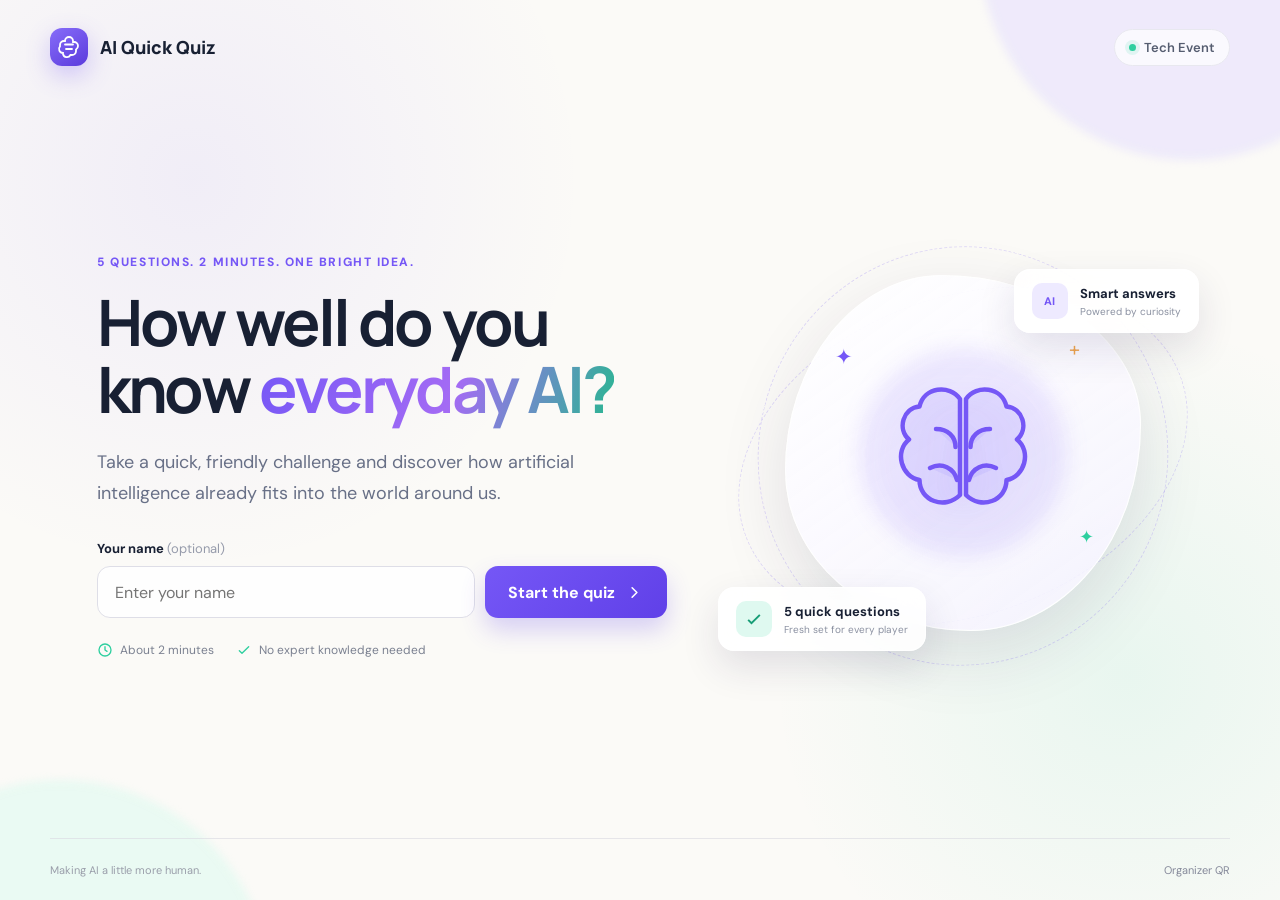
==== index.html @ 6c4b6293 "Publish AI quick quiz" ====
<!DOCTYPE html>
<html lang="en">
<head>
  <meta charset="UTF-8">
  <meta name="viewport" content="width=device-width, initial-scale=1.0">
  <meta name="theme-color" content="#111827">
  <title>AI Quick Quiz</title>
  <link rel="preconnect" href="https://fonts.googleapis.com">
  <link rel="preconnect" href="https://fonts.gstatic.com" crossorigin>
  <link href="https://fonts.googleapis.com/css2?family=DM+Sans:wght@400;500;600;700&family=Manrope:wght@600;700;800&display=swap" rel="stylesheet">
  <link rel="stylesheet" href="styles.css">
</head>
<body>
  <div class="ambient ambient-one"></div>
  <div class="ambient ambient-two"></div>

  <main class="app-shell">
    <header class="topbar">
      <a class="brand" href="index.html" aria-label="AI Quick Quiz home">
        <span class="brand-mark" aria-hidden="true">
          <svg viewBox="0 0 24 24"><path d="M12 2a4 4 0 0 1 4 4v1h1a4 4 0 0 1 4 4 4 4 0 0 1-2 3.46V16a4 4 0 0 1-4 4h-1.54A4 4 0 0 1 6 19v-1a4 4 0 0 1-3-6.65V10a4 4 0 0 1 4-4h1a4 4 0 0 1 4-4Z"/><path d="M8 9.5h8M9 14h6"/></svg>
        </span>
        <span>AI Quick Quiz</span>
      </a>
      <span class="event-badge"><span class="live-dot"></span> Tech Event</span>
    </header>

    <section id="welcome-screen" class="screen welcome-screen active">
      <div class="welcome-copy">
        <p class="eyebrow">5 questions. 2 minutes. One bright idea.</p>
        <h1>How well do you know <span>everyday AI?</span></h1>
        <p class="lead">Take a quick, friendly challenge and discover how artificial intelligence already fits into the world around us.</p>

        <form id="start-form" class="start-form">
          <label for="participant-name">Your name <span>(optional)</span></label>
          <div class="input-row">
            <input id="participant-name" type="text" maxlength="40" autocomplete="name" placeholder="Enter your name">
            <button class="primary-button" type="submit">
              Start the quiz
              <svg viewBox="0 0 24 24" aria-hidden="true"><path d="m9 18 6-6-6-6"/></svg>
            </button>
          </div>
        </form>

        <div class="quiz-facts">
          <span>
            <svg viewBox="0 0 24 24"><circle cx="12" cy="12" r="9"/><path d="M12 7v5l3 2"/></svg>
            About 2 minutes
          </span>
          <span>
            <svg viewBox="0 0 24 24"><path d="m5 13 4 4L19 7"/></svg>
            No expert knowledge needed
          </span>
        </div>
      </div>

      <div class="hero-visual" aria-hidden="true">
        <div class="orbit orbit-one"></div>
        <div class="orbit orbit-two"></div>
        <div class="float-card card-top">
          <span class="mini-icon purple">AI</span>
          <div><strong>Smart answers</strong><small>Powered by curiosity</small></div>
        </div>
        <div class="brain-card">
          <div class="brain-glow"></div>
          <svg class="brain-icon" viewBox="0 0 120 120">
            <path d="M58 24c-7-10-24-8-27 5-11 1-15 15-7 22-10 8-5 25 7 27 0 14 17 20 27 10V24Z"/>
            <path d="M62 24c7-10 24-8 27 5 11 1 15 15 7 22 10 8 5 25-7 27 0 14-17 20-27 10V24Z"/>
            <path d="M42 44c8 0 13 5 13 12M78 44c-8 0-13 5-13 12M38 70c8-4 16 0 18 8M82 70c-8-4-16 0-18 8"/>
          </svg>
          <span class="spark spark-one">✦</span>
          <span class="spark spark-two">✦</span>
          <span class="spark spark-three">+</span>
        </div>
        <div class="float-card card-bottom">
          <span class="mini-icon green">
            <svg viewBox="0 0 24 24"><path d="m5 13 4 4L19 7"/></svg>
          </span>
          <div><strong>5 quick questions</strong><small>Fresh set for every player</small></div>
        </div>
      </div>
    </section>

    <section id="quiz-screen" class="screen quiz-screen">
      <div class="quiz-header">
        <div>
          <p id="question-counter" class="eyebrow">Question 1 of 5</p>
          <div class="progress-track"><span id="progress-bar"></span></div>
        </div>
        <span id="score-chip" class="score-chip">Score: 0</span>
      </div>

      <article class="question-card">
        <div id="question-icon" class="question-icon">AI</div>
        <h2 id="question-text"></h2>
        <div id="answer-list" class="answer-list"></div>
        <div id="feedback" class="feedback" role="status" aria-live="polite"></div>
        <button id="next-button" class="primary-button next-button" type="button">
          Next question
          <svg viewBox="0 0 24 24" aria-hidden="true"><path d="m9 18 6-6-6-6"/></svg>
        </button>
      </article>
    </section>

    <section id="result-screen" class="screen result-screen">
      <div class="result-card">
        <div id="result-ring" class="result-ring">
          <span id="result-score">0/5</span>
        </div>
        <p class="eyebrow">Quiz complete</p>
        <h2 id="result-title">Nicely done!</h2>
        <p id="result-message"></p>
        <div class="result-stats">
          <div><strong id="correct-total">0</strong><span>Correct</span></div>
          <div><strong id="time-total">0:00</strong><span>Time</span></div>
          <div><strong>5</strong><span>Questions</span></div>
        </div>
        <button id="restart-button" class="primary-button" type="button">
          Try another set
          <svg viewBox="0 0 24 24" aria-hidden="true"><path d="M20 11a8 8 0 1 0-2.3 5.7M20 4v7h-7"/></svg>
        </button>
      </div>
    </section>

    <footer>
      <span>Making AI a little more human.</span>
      <a href="qr.html">Organizer QR</a>
    </footer>
  </main>

  <script src="app.js"></script>
</body>
</html>
---- styles.css ----
:root {
  --ink: #182033;
  --muted: #687087;
  --purple: #7557f6;
  --purple-dark: #6040e8;
  --mint: #2ecf9f;
  --cream: #fbfaf7;
  --white: #fff;
  --line: #e8e8ef;
  --shadow: 0 24px 70px rgba(42, 35, 86, 0.12);
}

* { box-sizing: border-box; }

html { min-height: 100%; }

body {
  margin: 0;
  min-height: 100vh;
  overflow-x: hidden;
  color: var(--ink);
  background:
    radial-gradient(circle at 15% 20%, rgba(117, 87, 246, 0.08), transparent 30%),
    radial-gradient(circle at 88% 75%, rgba(46, 207, 159, 0.09), transparent 27%),
    var(--cream);
  font-family: "DM Sans", sans-serif;
}

button, input { font: inherit; }
button { cursor: pointer; }

.ambient {
  position: fixed;
  z-index: -1;
  width: 420px;
  height: 420px;
  border-radius: 50%;
  filter: blur(4px);
  opacity: 0.45;
}

.ambient-one { top: -260px; right: -120px; background: #dfd8ff; }
.ambient-two { bottom: -300px; left: -150px; background: #d4faed; }

.app-shell {
  width: min(1180px, calc(100% - 48px));
  min-height: 100vh;
  margin: 0 auto;
  display: flex;
  flex-direction: column;
}

.topbar {
  height: 94px;
  display: flex;
  align-items: center;
  justify-content: space-between;
}

.brand {
  display: inline-flex;
  align-items: center;
  gap: 12px;
  color: var(--ink);
  text-decoration: none;
  font-family: "Manrope", sans-serif;
  font-weight: 800;
  font-size: 18px;
}

.brand-mark {
  width: 38px;
  height: 38px;
  display: grid;
  place-items: center;
  color: white;
  border-radius: 12px;
  background: linear-gradient(145deg, #876df9, #5b3bdc);
  box-shadow: 0 9px 24px rgba(117, 87, 246, 0.3);
}

.brand-mark svg { width: 24px; fill: none; stroke: currentColor; stroke-width: 1.8; stroke-linecap: round; }

.event-badge {
  display: inline-flex;
  align-items: center;
  gap: 8px;
  padding: 9px 14px;
  border: 1px solid var(--line);
  border-radius: 999px;
  background: rgba(255,255,255,0.7);
  color: #555d70;
  font-size: 13px;
  font-weight: 600;
}

.live-dot { width: 7px; height: 7px; border-radius: 50%; background: var(--mint); box-shadow: 0 0 0 4px rgba(46,207,159,.13); }

.screen { display: none; flex: 1; animation: screen-in .45s ease both; }
.screen.active { display: flex; }

@keyframes screen-in {
  from { opacity: 0; transform: translateY(10px); }
  to { opacity: 1; transform: translateY(0); }
}

.welcome-screen {
  align-items: center;
  justify-content: space-between;
  gap: 70px;
  padding: 52px 4% 72px;
}

.welcome-copy { width: min(570px, 54%); }
.eyebrow {
  margin: 0 0 18px;
  color: var(--purple);
  font-size: 12px;
  font-weight: 800;
  letter-spacing: .13em;
  text-transform: uppercase;
}

h1, h2 { font-family: "Manrope", sans-serif; }

h1 {
  margin: 0;
  font-size: clamp(42px, 5vw, 68px);
  line-height: 1.06;
  letter-spacing: -.045em;
}

h1 span {
  color: transparent;
  background: linear-gradient(110deg, var(--purple), #a46bf4 55%, #25b98e);
  background-clip: text;
  -webkit-background-clip: text;
}

.lead {
  max-width: 540px;
  margin: 24px 0 32px;
  color: var(--muted);
  font-size: 18px;
  line-height: 1.7;
}

.start-form label {
  display: block;
  margin-bottom: 9px;
  font-size: 13px;
  font-weight: 700;
}

.start-form label span { color: #969bab; font-weight: 400; }
.input-row { display: flex; gap: 10px; }

input {
  min-width: 0;
  flex: 1;
  padding: 0 17px;
  border: 1px solid #dedee7;
  border-radius: 13px;
  outline: none;
  color: var(--ink);
  background: rgba(255,255,255,.8);
  transition: .2s ease;
}

input:focus { border-color: var(--purple); box-shadow: 0 0 0 4px rgba(117,87,246,.1); background: white; }

.primary-button {
  display: inline-flex;
  align-items: center;
  justify-content: center;
  gap: 10px;
  min-height: 52px;
  padding: 0 23px;
  border: 0;
  border-radius: 13px;
  color: white;
  background: linear-gradient(135deg, var(--purple), var(--purple-dark));
  box-shadow: 0 12px 25px rgba(96,64,232,.23);
  font-weight: 700;
  transition: transform .2s, box-shadow .2s;
}

.primary-button:hover { transform: translateY(-2px); box-shadow: 0 16px 30px rgba(96,64,232,.3); }
.primary-button svg { width: 19px; fill: none; stroke: currentColor; stroke-width: 2; stroke-linecap: round; stroke-linejoin: round; }

.quiz-facts { display: flex; flex-wrap: wrap; gap: 22px; margin-top: 24px; color: #7b8191; font-size: 12px; }
.quiz-facts span { display: inline-flex; align-items: center; gap: 7px; }
.quiz-facts svg { width: 16px; fill: none; stroke: var(--mint); stroke-width: 2; stroke-linecap: round; stroke-linejoin: round; }

.hero-visual { position: relative; width: 440px; height: 450px; flex: 0 0 440px; }
.brain-card {
  position: absolute;
  inset: 44px 42px 50px;
  display: grid;
  place-items: center;
  border: 1px solid rgba(255,255,255,.9);
  border-radius: 44% 56% 48% 52% / 55% 42% 58% 45%;
  background: linear-gradient(145deg, rgba(255,255,255,.96), rgba(245,242,255,.85));
  box-shadow: var(--shadow);
}

.brain-glow { position: absolute; width: 210px; height: 210px; border-radius: 50%; background: rgba(117,87,246,.12); filter: blur(10px); }
.brain-icon { position: relative; width: 180px; fill: rgba(117,87,246,.09); stroke: var(--purple); stroke-width: 3; stroke-linecap: round; stroke-linejoin: round; filter: drop-shadow(0 14px 18px rgba(117,87,246,.18)); }

.orbit { position: absolute; border: 1px dashed rgba(117,87,246,.2); border-radius: 50%; }
.orbit-one { inset: 15px; transform: rotate(14deg); }
.orbit-two { inset: 66px -12px; transform: rotate(-20deg); }

.float-card {
  position: absolute;
  z-index: 2;
  display: flex;
  align-items: center;
  gap: 12px;
  padding: 13px 17px;
  border: 1px solid rgba(255,255,255,.9);
  border-radius: 16px;
  background: rgba(255,255,255,.9);
  box-shadow: 0 16px 38px rgba(42,35,86,.12);
  backdrop-filter: blur(12px);
}

.float-card strong, .float-card small { display: block; }
.float-card strong { font-size: 13px; }
.float-card small { margin-top: 3px; color: #8a90a0; font-size: 10px; }
.card-top { top: 38px; right: -16px; animation: float 4s ease-in-out infinite; }
.card-bottom { bottom: 30px; left: -25px; animation: float 4.5s ease-in-out infinite reverse; }
@keyframes float { 50% { transform: translateY(-9px); } }

.mini-icon { width: 36px; height: 36px; display: grid; place-items: center; border-radius: 10px; font-size: 11px; font-weight: 800; }
.mini-icon.purple { color: var(--purple); background: #eeeaff; }
.mini-icon.green { color: #179d76; background: #dff9f0; }
.mini-icon svg { width: 20px; fill: none; stroke: currentColor; stroke-width: 2.3; }

.spark { position: absolute; color: var(--purple); }
.spark-one { top: 19%; left: 14%; font-size: 21px; }
.spark-two { right: 13%; bottom: 23%; color: var(--mint); font-size: 18px; }
.spark-three { right: 17%; top: 17%; color: #eea44d; font-size: 20px; }

.quiz-screen { width: min(760px, 100%); margin: 0 auto; padding: 42px 0 70px; flex-direction: column; }
.quiz-header { display: grid; grid-template-columns: 1fr auto; align-items: center; gap: 24px; margin-bottom: 24px; }
.quiz-header .eyebrow { margin-bottom: 10px; }
.progress-track { width: 100%; height: 7px; overflow: hidden; border-radius: 99px; background: #e9e7f0; }
.progress-track span { display: block; width: 20%; height: 100%; border-radius: inherit; background: linear-gradient(90deg, var(--purple), #9f79fa); transition: width .35s ease; }
.score-chip { padding: 9px 14px; border-radius: 999px; background: #eeeaff; color: var(--purple-dark); font-size: 13px; font-weight: 700; }

.question-card {
  padding: clamp(28px, 5vw, 48px);
  border: 1px solid rgba(255,255,255,.9);
  border-radius: 27px;
  background: rgba(255,255,255,.88);
  box-shadow: var(--shadow);
  backdrop-filter: blur(12px);
}

.question-icon { width: 48px; height: 48px; display: grid; place-items: center; margin-bottom: 22px; border-radius: 14px; color: var(--purple); background: #eeeaff; font-family: "Manrope"; font-size: 13px; font-weight: 800; }
.question-card h2 { margin: 0 0 28px; font-size: clamp(23px, 3.6vw, 32px); line-height: 1.3; letter-spacing: -.025em; }
.answer-list { display: grid; gap: 12px; }

.answer-button {
  width: 100%;
  display: flex;
  align-items: center;
  gap: 14px;
  padding: 15px 17px;
  border: 1px solid var(--line);
  border-radius: 14px;
  color: #464d60;
  background: #fff;
  text-align: left;
  transition: .2s ease;
}

.answer-button:hover:not(:disabled) { border-color: #bdb1fa; transform: translateX(3px); background: #faf9ff; }
.answer-letter { width: 31px; height: 31px; flex: 0 0 31px; display: grid; place-items: center; border-radius: 9px; background: #f1f1f5; font-weight: 700; font-size: 12px; }
.answer-button.correct { border-color: #69d7b6; color: #177c60; background: #edfbf7; }
.answer-button.correct .answer-letter { color: white; background: var(--mint); }
.answer-button.wrong { border-color: #f1a7a7; color: #a83f3f; background: #fff3f3; }
.answer-button.wrong .answer-letter { color: white; background: #e36e6e; }
.answer-button:disabled { cursor: default; }

.feedback { min-height: 0; margin-top: 0; color: var(--muted); font-size: 13px; line-height: 1.55; transition: .2s; }
.feedback.visible { min-height: 42px; margin-top: 18px; padding: 12px 14px; border-radius: 11px; background: #f6f5fa; }
.feedback strong { color: var(--ink); }
.next-button { display: none; margin: 20px 0 0 auto; }
.next-button.visible { display: flex; }

.result-screen { align-items: center; justify-content: center; padding: 35px 0 70px; }
.result-card { width: min(650px, 100%); padding: 45px; border: 1px solid white; border-radius: 28px; background: rgba(255,255,255,.9); box-shadow: var(--shadow); text-align: center; }
.result-ring { width: 132px; height: 132px; display: grid; place-items: center; margin: 0 auto 28px; border-radius: 50%; background: conic-gradient(var(--purple) 0%, #e8e6ef 0); position: relative; }
.result-ring::after { content: ""; position: absolute; inset: 10px; border-radius: 50%; background: white; }
.result-ring span { position: relative; z-index: 1; font-family: "Manrope"; font-size: 30px; font-weight: 800; }
.result-card .eyebrow { margin-bottom: 10px; }
.result-card h2 { margin: 0 0 10px; font-size: 35px; }
.result-card > p:not(.eyebrow) { margin: 0 auto; max-width: 470px; color: var(--muted); line-height: 1.65; }
.result-stats { display: grid; grid-template-columns: repeat(3, 1fr); margin: 32px 0; padding: 20px 0; border-top: 1px solid var(--line); border-bottom: 1px solid var(--line); }
.result-stats div + div { border-left: 1px solid var(--line); }
.result-stats strong, .result-stats span { display: block; }
.result-stats strong { font-family: "Manrope"; font-size: 22px; }
.result-stats span { margin-top: 3px; color: var(--muted); font-size: 11px; }

footer { min-height: 62px; display: flex; align-items: center; justify-content: space-between; border-top: 1px solid rgba(219,219,226,.65); color: #9a9eaa; font-size: 11px; }
footer a { color: #85899a; text-decoration: none; }
footer a:hover { color: var(--purple); }

.qr-layout { flex: 1; display: grid; grid-template-columns: 1fr 430px; align-items: center; gap: 70px; padding: 42px 6% 70px; }
.qr-copy h1 { font-size: clamp(40px, 5vw, 62px); }
.qr-card { padding: 30px; border: 1px solid white; border-radius: 26px; background: rgba(255,255,255,.92); box-shadow: var(--shadow); }
.qr-frame { aspect-ratio: 1; display: grid; place-items: center; padding: 20px; border-radius: 20px; background: #fff; border: 1px solid var(--line); }
.qr-frame img { width: 100%; height: 100%; object-fit: contain; }
.qr-form { margin-top: 24px; }
.qr-form input { width: 100%; height: 50px; }
.qr-actions { display: grid; grid-template-columns: 1fr 1fr; gap: 10px; margin-top: 10px; }
.secondary-button { min-height: 50px; padding: 0 17px; border: 1px solid var(--line); border-radius: 13px; color: var(--ink); background: white; font-weight: 700; }
.qr-note { margin-top: 13px; color: var(--muted); font-size: 11px; line-height: 1.5; }

@media (max-width: 900px) {
  .welcome-screen { padding-left: 0; padding-right: 0; gap: 25px; }
  .welcome-copy { width: 58%; }
  .hero-visual { width: 350px; height: 390px; flex-basis: 350px; }
  .brain-card { inset: 50px 30px; }
  .card-top { right: -8px; }
  .qr-layout { grid-template-columns: 1fr 350px; padding-left: 0; padding-right: 0; }
}

@media (max-width: 720px) {
  .app-shell { width: min(100% - 28px, 600px); }
  .topbar { height: 75px; }
  .event-badge { display: none; }
  .welcome-screen { flex-direction: column; padding-top: 30px; text-align: center; }
  .welcome-copy { width: 100%; }
  .lead { margin-left: auto; margin-right: auto; font-size: 16px; }
  .hero-visual { order: -1; width: 280px; height: 250px; flex-basis: 250px; }
  .brain-card { inset: 5px 35px 15px; }
  .brain-icon { width: 115px; }
  .orbit-one { inset: -5px 20px; }
  .orbit-two { inset: 28px 8px; }
  .float-card { display: none; }
  .input-row { flex-direction: column; }
  input { height: 52px; }
  .quiz-facts { justify-content: center; }
  .quiz-screen { padding-top: 26px; }
  .question-card { border-radius: 21px; }
  .result-card { padding: 35px 20px; }
  .qr-layout { grid-template-columns: 1fr; gap: 35px; padding: 30px 0 60px; text-align: center; }
  .qr-card { width: min(430px, 100%); margin: auto; }
}

@media (max-width: 430px) {
  h1 { font-size: 38px; }
  .hero-visual { height: 210px; flex-basis: 210px; }
  .brain-card { inset: 0 45px 10px; }
  .quiz-header { gap: 12px; }
  .question-card { padding: 24px 18px; }
  .answer-button { padding: 13px; }
  .result-stats { margin: 25px 0; }
  .qr-card { padding: 20px; }
  .qr-actions { grid-template-columns: 1fr; }
}

@media (prefers-reduced-motion: reduce) {
  *, *::before, *::after { scroll-behavior: auto !important; animation-duration: .01ms !important; transition-duration: .01ms !important; }
}
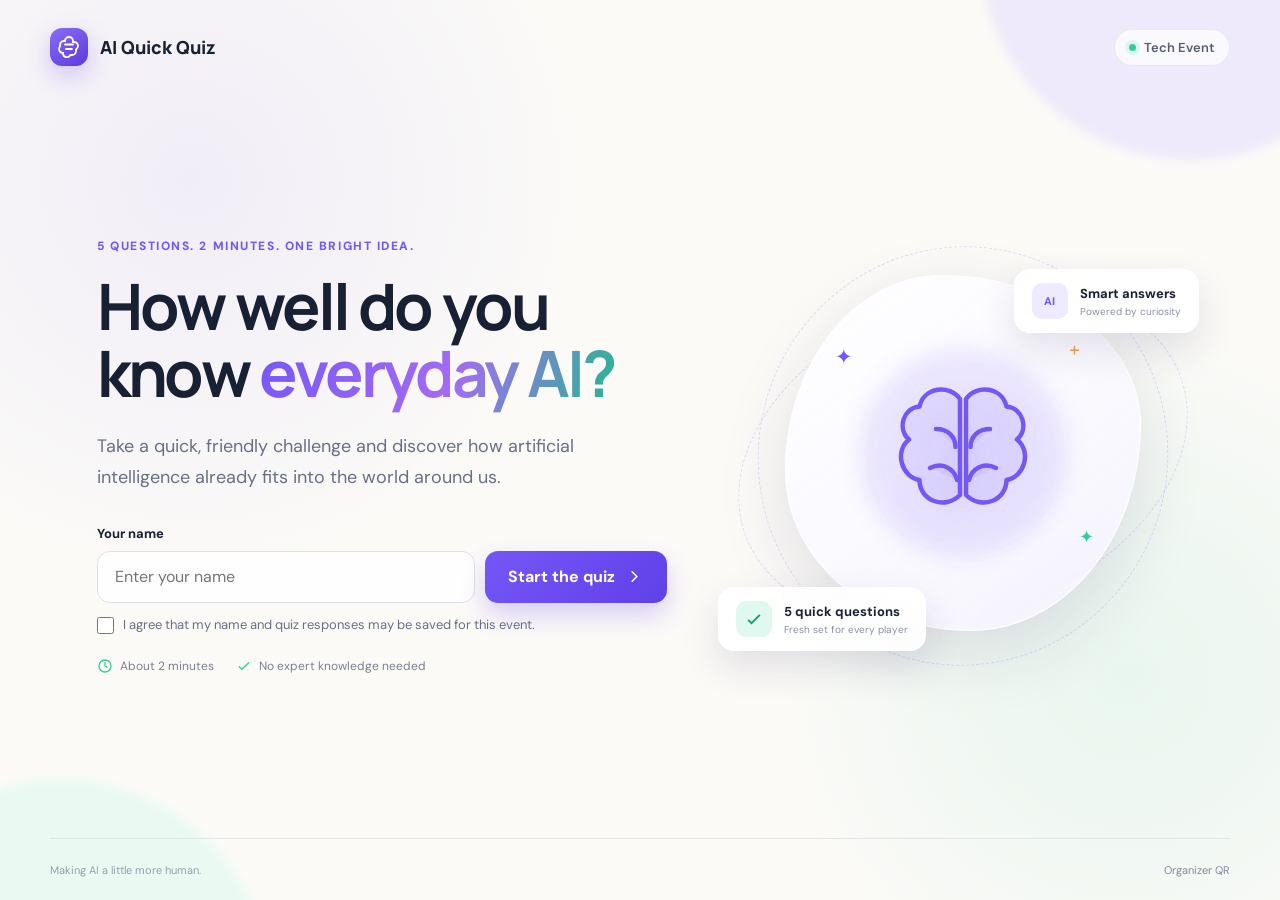
==== commit eb687b86: "Save quiz responses to Google Sheets" ====
--- a/index.html
+++ b/index.html
@@ -32,14 +32,18 @@
         <p class="lead">Take a quick, friendly challenge and discover how artificial intelligence already fits into the world around us.</p>
 
         <form id="start-form" class="start-form">
-          <label for="participant-name">Your name <span>(optional)</span></label>
+          <label for="participant-name">Your name</label>
           <div class="input-row">
-            <input id="participant-name" type="text" maxlength="40" autocomplete="name" placeholder="Enter your name">
+            <input id="participant-name" type="text" maxlength="60" autocomplete="name" placeholder="Enter your name" required>
             <button class="primary-button" type="submit">
               Start the quiz
               <svg viewBox="0 0 24 24" aria-hidden="true"><path d="m9 18 6-6-6-6"/></svg>
             </button>
           </div>
+          <label class="consent-row" for="response-consent">
+            <input id="response-consent" type="checkbox" required>
+            <span>I agree that my name and quiz responses may be saved for this event.</span>
+          </label>
         </form>
 
         <div class="quiz-facts">
@@ -110,6 +114,7 @@
         <p class="eyebrow">Quiz complete</p>
         <h2 id="result-title">Nicely done!</h2>
         <p id="result-message"></p>
+        <p id="save-status" class="save-status" role="status" aria-live="polite"></p>
         <div class="result-stats">
           <div><strong id="correct-total">0</strong><span>Correct</span></div>
           <div><strong id="time-total">0:00</strong><span>Time</span></div>
--- a/styles.css
+++ b/styles.css
@@ -168,6 +168,28 @@
 }
 
 input:focus { border-color: var(--purple); box-shadow: 0 0 0 4px rgba(117,87,246,.1); background: white; }
+
+.consent-row {
+  display: flex !important;
+  align-items: flex-start;
+  gap: 9px;
+  margin-top: 13px;
+  color: var(--muted);
+  font-weight: 400 !important;
+  line-height: 1.45;
+  cursor: pointer;
+}
+
+.consent-row input {
+  width: 17px;
+  height: 17px;
+  min-width: 17px;
+  flex: 0 0 17px;
+  margin: 1px 0 0;
+  accent-color: var(--purple);
+}
+
+.consent-row span { color: var(--muted) !important; }
 
 .primary-button {
   display: inline-flex;
@@ -298,6 +320,10 @@
 .result-card .eyebrow { margin-bottom: 10px; }
 .result-card h2 { margin: 0 0 10px; font-size: 35px; }
 .result-card > p:not(.eyebrow) { margin: 0 auto; max-width: 470px; color: var(--muted); line-height: 1.65; }
+.result-card .save-status { margin-top: 14px !important; font-size: 12px; font-weight: 700; }
+.save-status.saving { color: #7c65d8 !important; }
+.save-status.saved { color: #179d76 !important; }
+.save-status.failed { color: #b85c5c !important; }
 .result-stats { display: grid; grid-template-columns: repeat(3, 1fr); margin: 32px 0; padding: 20px 0; border-top: 1px solid var(--line); border-bottom: 1px solid var(--line); }
 .result-stats div + div { border-left: 1px solid var(--line); }
 .result-stats strong, .result-stats span { display: block; }
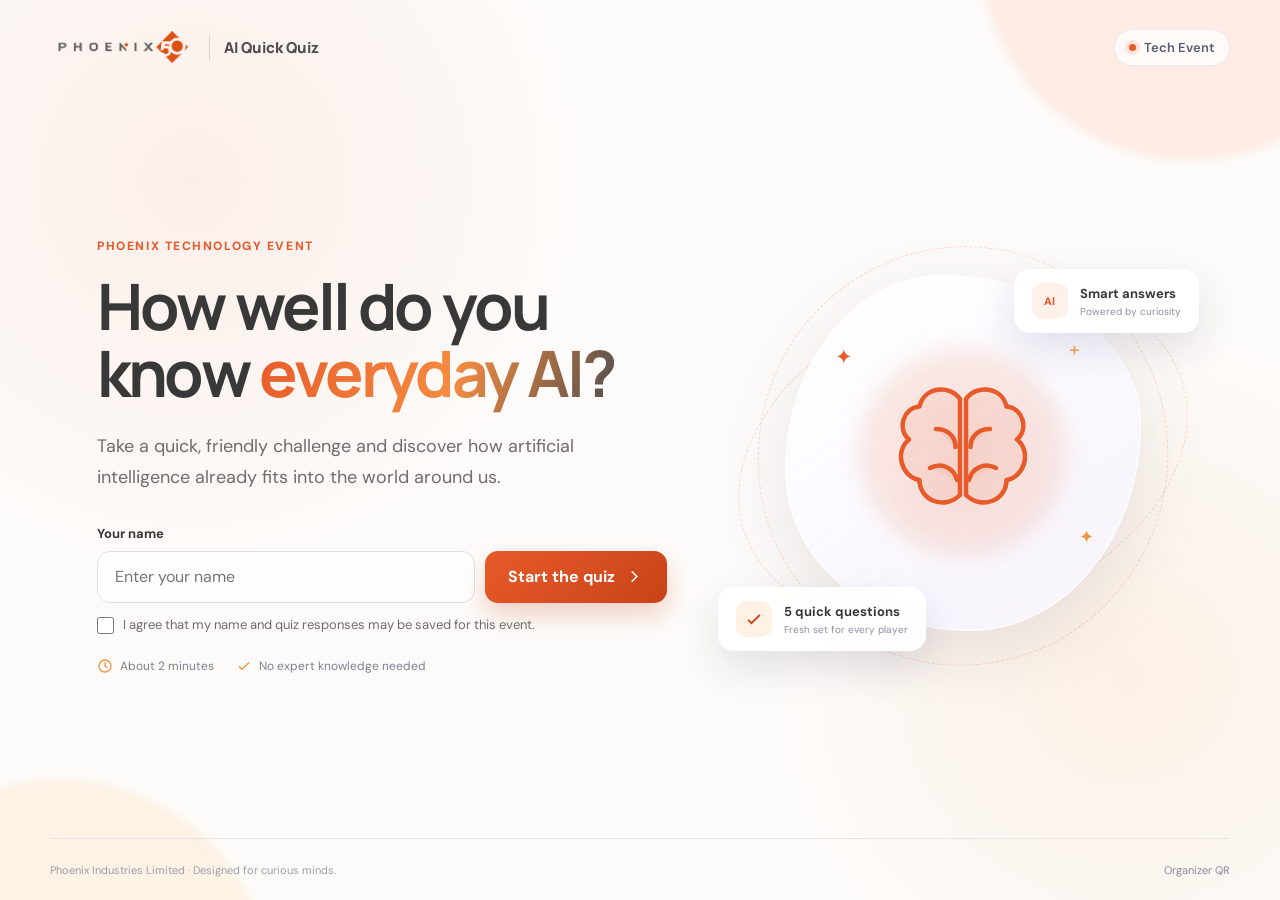
==== commit 62698a49: "Apply Phoenix brand styling" ====
--- a/index.html
+++ b/index.html
@@ -3,8 +3,8 @@
 <head>
   <meta charset="UTF-8">
   <meta name="viewport" content="width=device-width, initial-scale=1.0">
-  <meta name="theme-color" content="#111827">
-  <title>AI Quick Quiz</title>
+  <meta name="theme-color" content="#e75a29">
+  <title>Phoenix AI Quick Quiz</title>
   <link rel="preconnect" href="https://fonts.googleapis.com">
   <link rel="preconnect" href="https://fonts.gstatic.com" crossorigin>
   <link href="https://fonts.googleapis.com/css2?family=DM+Sans:wght@400;500;600;700&family=Manrope:wght@600;700;800&display=swap" rel="stylesheet">
@@ -16,10 +16,9 @@
 
   <main class="app-shell">
     <header class="topbar">
-      <a class="brand" href="index.html" aria-label="AI Quick Quiz home">
-        <span class="brand-mark" aria-hidden="true">
-          <svg viewBox="0 0 24 24"><path d="M12 2a4 4 0 0 1 4 4v1h1a4 4 0 0 1 4 4 4 4 0 0 1-2 3.46V16a4 4 0 0 1-4 4h-1.54A4 4 0 0 1 6 19v-1a4 4 0 0 1-3-6.65V10a4 4 0 0 1 4-4h1a4 4 0 0 1 4-4Z"/><path d="M8 9.5h8M9 14h6"/></svg>
-        </span>
+      <a class="brand phoenix-brand" href="index.html" aria-label="Phoenix AI Quick Quiz home">
+        <img src="phoenix-logo.png" alt="Phoenix Industries">
+        <span class="brand-divider"></span>
         <span>AI Quick Quiz</span>
       </a>
       <span class="event-badge"><span class="live-dot"></span> Tech Event</span>
@@ -27,7 +26,7 @@
 
     <section id="welcome-screen" class="screen welcome-screen active">
       <div class="welcome-copy">
-        <p class="eyebrow">5 questions. 2 minutes. One bright idea.</p>
+        <p class="eyebrow">Phoenix Technology Event</p>
         <h1>How well do you know <span>everyday AI?</span></h1>
         <p class="lead">Take a quick, friendly challenge and discover how artificial intelligence already fits into the world around us.</p>
 
@@ -128,7 +127,7 @@
     </section>
 
     <footer>
-      <span>Making AI a little more human.</span>
+      <span>Phoenix Industries Limited · Designed for curious minds.</span>
       <a href="qr.html">Organizer QR</a>
     </footer>
   </main>
--- a/styles.css
+++ b/styles.css
@@ -1,13 +1,13 @@
 :root {
-  --ink: #182033;
-  --muted: #687087;
-  --purple: #7557f6;
-  --purple-dark: #6040e8;
-  --mint: #2ecf9f;
-  --cream: #fbfaf7;
+  --ink: #393838;
+  --muted: #6f6c6b;
+  --purple: #e75a29;
+  --purple-dark: #c84318;
+  --mint: #f39443;
+  --cream: #fdfbf9;
   --white: #fff;
   --line: #e8e8ef;
-  --shadow: 0 24px 70px rgba(42, 35, 86, 0.12);
+  --shadow: 0 24px 70px rgba(79, 77, 77, 0.12);
 }
 
 * { box-sizing: border-box; }
@@ -20,8 +20,8 @@
   overflow-x: hidden;
   color: var(--ink);
   background:
-    radial-gradient(circle at 15% 20%, rgba(117, 87, 246, 0.08), transparent 30%),
-    radial-gradient(circle at 88% 75%, rgba(46, 207, 159, 0.09), transparent 27%),
+    radial-gradient(circle at 15% 20%, rgba(231, 90, 41, 0.08), transparent 30%),
+    radial-gradient(circle at 88% 75%, rgba(243, 148, 67, 0.10), transparent 27%),
     var(--cream);
   font-family: "DM Sans", sans-serif;
 }
@@ -39,8 +39,8 @@
   opacity: 0.45;
 }
 
-.ambient-one { top: -260px; right: -120px; background: #dfd8ff; }
-.ambient-two { bottom: -300px; left: -150px; background: #d4faed; }
+.ambient-one { top: -260px; right: -120px; background: #ffd9cb; }
+.ambient-two { bottom: -300px; left: -150px; background: #ffe6ca; }
 
 .app-shell {
   width: min(1180px, calc(100% - 48px));
@@ -79,6 +79,23 @@
   box-shadow: 0 9px 24px rgba(117, 87, 246, 0.3);
 }
 
+.phoenix-brand { gap: 14px; }
+.phoenix-brand img {
+  width: 145px;
+  height: auto;
+  display: block;
+}
+.brand-divider {
+  width: 1px;
+  height: 25px;
+  background: #d9d4d1;
+}
+.phoenix-brand > span:last-child {
+  color: #4f4d4d;
+  font-size: 15px;
+  white-space: nowrap;
+}
+
 .brand-mark svg { width: 24px; fill: none; stroke: currentColor; stroke-width: 1.8; stroke-linecap: round; }
 
 .event-badge {
@@ -94,7 +111,7 @@
   font-weight: 600;
 }
 
-.live-dot { width: 7px; height: 7px; border-radius: 50%; background: var(--mint); box-shadow: 0 0 0 4px rgba(46,207,159,.13); }
+.live-dot { width: 7px; height: 7px; border-radius: 50%; background: var(--purple); box-shadow: 0 0 0 4px rgba(231,90,41,.13); }
 
 .screen { display: none; flex: 1; animation: screen-in .45s ease both; }
 .screen.active { display: flex; }
@@ -132,7 +149,7 @@
 
 h1 span {
   color: transparent;
-  background: linear-gradient(110deg, var(--purple), #a46bf4 55%, #25b98e);
+  background: linear-gradient(110deg, var(--purple), #f58b40 55%, #4f4d4d);
   background-clip: text;
   -webkit-background-clip: text;
 }
@@ -167,7 +184,7 @@
   transition: .2s ease;
 }
 
-input:focus { border-color: var(--purple); box-shadow: 0 0 0 4px rgba(117,87,246,.1); background: white; }
+input:focus { border-color: var(--purple); box-shadow: 0 0 0 4px rgba(231,90,41,.1); background: white; }
 
 .consent-row {
   display: flex !important;
@@ -202,12 +219,12 @@
   border-radius: 13px;
   color: white;
   background: linear-gradient(135deg, var(--purple), var(--purple-dark));
-  box-shadow: 0 12px 25px rgba(96,64,232,.23);
+  box-shadow: 0 12px 25px rgba(200,67,24,.23);
   font-weight: 700;
   transition: transform .2s, box-shadow .2s;
 }
 
-.primary-button:hover { transform: translateY(-2px); box-shadow: 0 16px 30px rgba(96,64,232,.3); }
+.primary-button:hover { transform: translateY(-2px); box-shadow: 0 16px 30px rgba(200,67,24,.3); }
 .primary-button svg { width: 19px; fill: none; stroke: currentColor; stroke-width: 2; stroke-linecap: round; stroke-linejoin: round; }
 
 .quiz-facts { display: flex; flex-wrap: wrap; gap: 22px; margin-top: 24px; color: #7b8191; font-size: 12px; }
@@ -226,10 +243,10 @@
   box-shadow: var(--shadow);
 }
 
-.brain-glow { position: absolute; width: 210px; height: 210px; border-radius: 50%; background: rgba(117,87,246,.12); filter: blur(10px); }
-.brain-icon { position: relative; width: 180px; fill: rgba(117,87,246,.09); stroke: var(--purple); stroke-width: 3; stroke-linecap: round; stroke-linejoin: round; filter: drop-shadow(0 14px 18px rgba(117,87,246,.18)); }
-
-.orbit { position: absolute; border: 1px dashed rgba(117,87,246,.2); border-radius: 50%; }
+.brain-glow { position: absolute; width: 210px; height: 210px; border-radius: 50%; background: rgba(231,90,41,.12); filter: blur(10px); }
+.brain-icon { position: relative; width: 180px; fill: rgba(231,90,41,.08); stroke: var(--purple); stroke-width: 3; stroke-linecap: round; stroke-linejoin: round; filter: drop-shadow(0 14px 18px rgba(231,90,41,.18)); }
+
+.orbit { position: absolute; border: 1px dashed rgba(231,90,41,.22); border-radius: 50%; }
 .orbit-one { inset: 15px; transform: rotate(14deg); }
 .orbit-two { inset: 66px -12px; transform: rotate(-20deg); }
 
@@ -255,8 +272,8 @@
 @keyframes float { 50% { transform: translateY(-9px); } }
 
 .mini-icon { width: 36px; height: 36px; display: grid; place-items: center; border-radius: 10px; font-size: 11px; font-weight: 800; }
-.mini-icon.purple { color: var(--purple); background: #eeeaff; }
-.mini-icon.green { color: #179d76; background: #dff9f0; }
+.mini-icon.purple { color: var(--purple); background: #fff0ea; }
+.mini-icon.green { color: #c84318; background: #fff1e4; }
 .mini-icon svg { width: 20px; fill: none; stroke: currentColor; stroke-width: 2.3; }
 
 .spark { position: absolute; color: var(--purple); }
@@ -269,7 +286,7 @@
 .quiz-header .eyebrow { margin-bottom: 10px; }
 .progress-track { width: 100%; height: 7px; overflow: hidden; border-radius: 99px; background: #e9e7f0; }
 .progress-track span { display: block; width: 20%; height: 100%; border-radius: inherit; background: linear-gradient(90deg, var(--purple), #9f79fa); transition: width .35s ease; }
-.score-chip { padding: 9px 14px; border-radius: 999px; background: #eeeaff; color: var(--purple-dark); font-size: 13px; font-weight: 700; }
+.score-chip { padding: 9px 14px; border-radius: 999px; background: #fff0ea; color: var(--purple-dark); font-size: 13px; font-weight: 700; }
 
 .question-card {
   padding: clamp(28px, 5vw, 48px);
@@ -280,7 +297,7 @@
   backdrop-filter: blur(12px);
 }
 
-.question-icon { width: 48px; height: 48px; display: grid; place-items: center; margin-bottom: 22px; border-radius: 14px; color: var(--purple); background: #eeeaff; font-family: "Manrope"; font-size: 13px; font-weight: 800; }
+.question-icon { width: 48px; height: 48px; display: grid; place-items: center; margin-bottom: 22px; border-radius: 14px; color: var(--purple); background: #fff0ea; font-family: "Manrope"; font-size: 13px; font-weight: 800; }
 .question-card h2 { margin: 0 0 28px; font-size: clamp(23px, 3.6vw, 32px); line-height: 1.3; letter-spacing: -.025em; }
 .answer-list { display: grid; gap: 12px; }
 
@@ -298,7 +315,7 @@
   transition: .2s ease;
 }
 
-.answer-button:hover:not(:disabled) { border-color: #bdb1fa; transform: translateX(3px); background: #faf9ff; }
+.answer-button:hover:not(:disabled) { border-color: #f0ad93; transform: translateX(3px); background: #fffaf8; }
 .answer-letter { width: 31px; height: 31px; flex: 0 0 31px; display: grid; place-items: center; border-radius: 9px; background: #f1f1f5; font-weight: 700; font-size: 12px; }
 .answer-button.correct { border-color: #69d7b6; color: #177c60; background: #edfbf7; }
 .answer-button.correct .answer-letter { color: white; background: var(--mint); }
@@ -358,6 +375,8 @@
   .app-shell { width: min(100% - 28px, 600px); }
   .topbar { height: 75px; }
   .event-badge { display: none; }
+  .phoenix-brand img { width: 118px; }
+  .phoenix-brand > span:last-child { font-size: 12px; }
   .welcome-screen { flex-direction: column; padding-top: 30px; text-align: center; }
   .welcome-copy { width: 100%; }
   .lead { margin-left: auto; margin-right: auto; font-size: 16px; }
